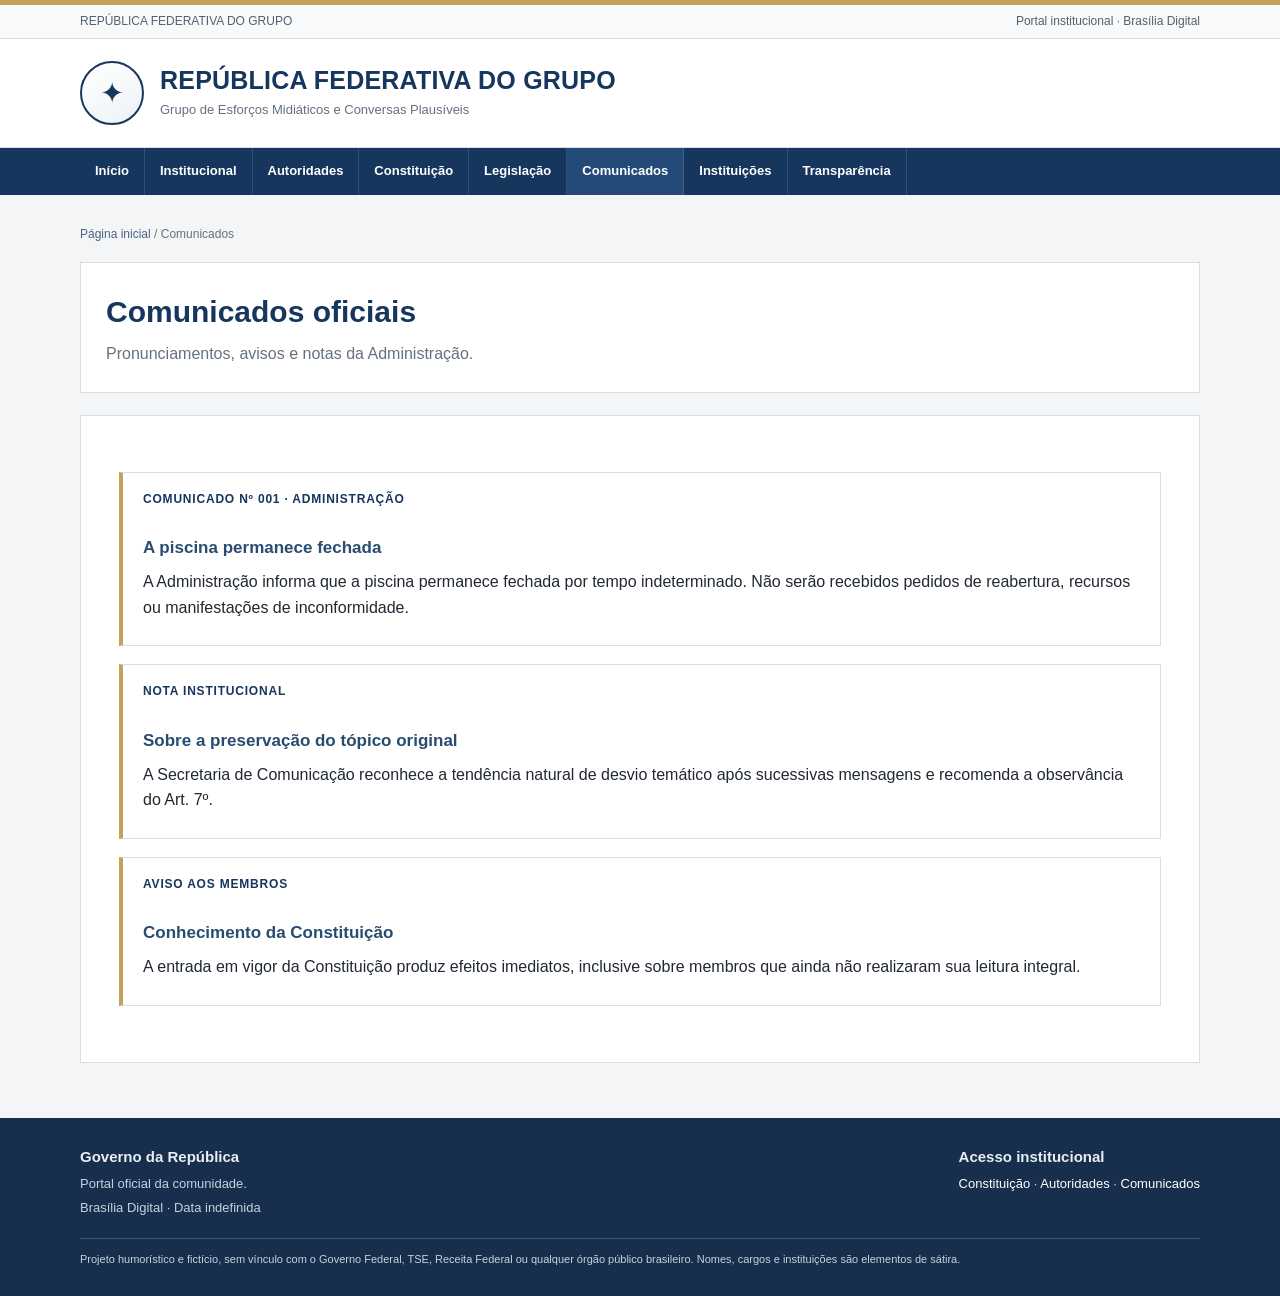
==== comunicados.html @ bcd56a19 "Add files via upload" ====
<!doctype html><html lang="pt-BR"><head><meta charset="utf-8"><meta name="viewport" content="width=device-width,initial-scale=1"><meta name="description" content="Portal institucional fictício da República Federativa do Grupo."><title>Comunicados | República Federativa do Grupo</title><link rel="stylesheet" href="assets/style.css"></head><body><div class="topline"></div><div class="utility"><div class="wrap"><span>REPÚBLICA FEDERATIVA DO GRUPO</span><span>Portal institucional · Brasília Digital</span></div></div><header><div class="wrap brand"><div class="crest" aria-label="Brasão provisório">✦</div><div><h1>REPÚBLICA FEDERATIVA DO GRUPO</h1><p>Grupo de Esforços Midiáticos e Conversas Plausíveis</p></div></div></header><nav><div class="wrap"><a href="index.html">Início</a><a href="institucional.html">Institucional</a><a href="autoridades.html">Autoridades</a><a href="constituicao.html">Constituição</a><a href="legislacao.html">Legislação</a><a href="comunicados.html">Comunicados</a><a href="instituicoes.html">Instituições</a><a href="transparencia.html">Transparência</a></div></nav><main class="wrap"><div class="breadcrumb"><a href="index.html">Página inicial</a> / Comunicados</div><div class="pagehead"><h2>Comunicados oficiais</h2><p>Pronunciamentos, avisos e notas da Administração.</p></div><div class="content"><article class="notice"><strong>COMUNICADO Nº 001 · ADMINISTRAÇÃO</strong><h3>A piscina permanece fechada</h3><p>A Administração informa que a piscina permanece fechada por tempo indeterminado. Não serão recebidos pedidos de reabertura, recursos ou manifestações de inconformidade.</p></article><article class="notice"><strong>NOTA INSTITUCIONAL</strong><h3>Sobre a preservação do tópico original</h3><p>A Secretaria de Comunicação reconhece a tendência natural de desvio temático após sucessivas mensagens e recomenda a observância do Art. 7º.</p></article><article class="notice"><strong>AVISO AOS MEMBROS</strong><h3>Conhecimento da Constituição</h3><p>A entrada em vigor da Constituição produz efeitos imediatos, inclusive sobre membros que ainda não realizaram sua leitura integral.</p></article></div></main><footer><div class="wrap"><div class="footgrid"><div><strong>Governo da República</strong><p>Portal oficial da comunidade.</p><p>Brasília Digital · Data indefinida</p></div><div><strong>Acesso institucional</strong><p><a href="constituicao.html" style="color:#fff">Constituição</a> · <a href="autoridades.html" style="color:#fff">Autoridades</a> · <a href="comunicados.html" style="color:#fff">Comunicados</a></p></div></div><div class="disclaimer">Projeto humorístico e fictício, sem vínculo com o Governo Federal, TSE, Receita Federal ou qualquer órgão público brasileiro. Nomes, cargos e instituições são elementos de sátira.</div></div></footer><script src="assets/site.js"></script></body></html>
---- assets/style.css ----
:root{--navy:#17365d;--blue:#24558a;--gold:#c6a15b;--ink:#202833;--muted:#657180;--line:#d9dee5;--bg:#f3f5f7;--white:#fff;--soft:#eaf0f6}
*{box-sizing:border-box}html{scroll-behavior:smooth}body{margin:0;background:var(--bg);color:var(--ink);font:16px/1.6 Arial,Helvetica,sans-serif}
a{color:#174f86;text-decoration:none}a:hover{text-decoration:underline}.topline{height:5px;background:var(--gold)}
.utility{background:#f8f9fa;border-bottom:1px solid var(--line);font-size:12px;color:#536170}.wrap{width:min(1120px,calc(100% - 36px));margin:auto}.utility .wrap{display:flex;justify-content:space-between;padding:7px 0;gap:15px}
header{background:var(--white);border-bottom:1px solid var(--line)}.brand{display:flex;align-items:center;gap:16px;padding:22px 0}.crest{width:64px;height:64px;flex:none;border:2px solid var(--navy);border-radius:50%;display:grid;place-items:center;color:var(--navy);font-size:29px;background:linear-gradient(145deg,#fff,#edf2f7)}.brand h1{font-size:clamp(18px,3vw,25px);line-height:1.2;margin:0;color:var(--navy);letter-spacing:.2px}.brand p{margin:5px 0 0;color:var(--muted);font-size:13px}
nav{background:var(--navy);color:#fff}nav .wrap{display:flex;flex-wrap:wrap;gap:0}nav a{color:#fff;padding:13px 15px;font-size:13px;font-weight:bold;border-right:1px solid #ffffff20}nav a:hover,nav a.active{background:#244b78;text-decoration:none}
main{padding:30px 0 55px}.breadcrumb{font-size:12px;color:var(--muted);margin-bottom:18px}.breadcrumb a{color:#4c647e}
.hero{background:linear-gradient(110deg,#17365d,#285985);color:#fff;padding:34px;border-left:6px solid var(--gold);margin-bottom:24px}.eyebrow{text-transform:uppercase;letter-spacing:1.3px;font-size:11px;font-weight:bold;color:#d9c18e}.hero h2{font-size:clamp(27px,4vw,39px);line-height:1.15;margin:8px 0 12px}.hero p{max-width:720px;margin:0;color:#e6edf5}.hero .actions{display:flex;gap:10px;flex-wrap:wrap;margin-top:22px}
.btn{display:inline-block;background:var(--gold);color:#182b40;padding:10px 16px;font-weight:bold;font-size:13px;border-radius:2px}.btn.secondary{background:transparent;color:white;border:1px solid #ffffff90}.btn:hover{text-decoration:none;filter:brightness(1.06)}
.grid{display:grid;grid-template-columns:repeat(3,1fr);gap:17px}.card{background:#fff;border:1px solid var(--line);padding:20px;border-radius:3px;box-shadow:0 2px 5px #182b4008}.card h3{margin:0 0 8px;color:var(--navy);font-size:18px}.card p{margin:0;color:#596575;font-size:14px}.card .ico{font-size:23px;color:var(--gold);margin-bottom:8px}.section-title{font-size:22px;color:var(--navy);margin:32px 0 14px;padding-bottom:8px;border-bottom:2px solid var(--gold)}
.notice{background:#fff;border-left:4px solid var(--gold);padding:17px 20px;margin:18px 0;border-top:1px solid var(--line);border-right:1px solid var(--line);border-bottom:1px solid var(--line)}.notice strong{display:block;color:var(--navy);font-size:12px;letter-spacing:.8px;margin-bottom:4px}
.two{display:grid;grid-template-columns:2fr 1fr;gap:20px}.list{list-style:none;padding:0;margin:0}.list li{border-bottom:1px solid var(--line);padding:12px 0}.list li:last-child{border:0}.list small{display:block;color:var(--muted);font-size:12px}
.pagehead{background:#fff;border:1px solid var(--line);padding:25px;margin-bottom:22px}.pagehead h2{color:var(--navy);font-size:30px;margin:0 0 5px}.pagehead p{margin:0;color:var(--muted)}
.content{background:#fff;border:1px solid var(--line);padding:clamp(20px,4vw,38px)}.content h2{color:var(--navy);font-size:21px;margin-top:32px;border-bottom:1px solid var(--line);padding-bottom:8px}.content h2:first-child{margin-top:0}.content h3{color:#294c70;font-size:17px;margin:25px 0 7px}.content p{margin:8px 0}.article{padding:14px 17px;border-left:3px solid #c6a15b;background:#f8f9fb;margin:12px 0}.article b{color:var(--navy)}.article p{margin:5px 0}
.people{display:grid;grid-template-columns:repeat(3,1fr);gap:18px}.person{background:#fff;border:1px solid var(--line);padding:17px;text-align:center}.portrait{height:180px;background:linear-gradient(145deg,#e8edf2,#d5dde7);display:grid;place-items:center;color:#738399;font-size:50px;margin-bottom:14px;border:1px solid #d3dae2}.person h3{margin:0;color:var(--navy)}.person p{font-size:13px;color:var(--muted);margin:4px 0}
footer{background:#172f4d;color:#e8eef5;padding:27px 0;font-size:13px}footer .footgrid{display:flex;justify-content:space-between;gap:25px;flex-wrap:wrap}footer strong{display:block;font-size:15px;margin-bottom:5px}footer p{margin:3px 0;color:#c5d1df}.disclaimer{margin-top:17px;padding-top:12px;border-top:1px solid #ffffff30;color:#c5d1df;font-size:11px}
.searchbox{display:flex;gap:8px;margin:15px 0}.searchbox input{flex:1;padding:11px;border:1px solid var(--line);font-size:14px}.searchbox button{background:var(--navy);color:#fff;border:0;padding:0 17px;cursor:pointer}
@media(max-width:760px){.grid,.people{grid-template-columns:1fr 1fr}.two{grid-template-columns:1fr}.utility .wrap{flex-direction:column;gap:2px}.brand{padding:16px 0}.crest{width:52px;height:52px}nav a{padding:11px 10px;font-size:12px}}
@media(max-width:480px){.grid,.people{grid-template-columns:1fr}.hero{padding:25px 20px}.wrap{width:min(100% - 24px,1120px)}}
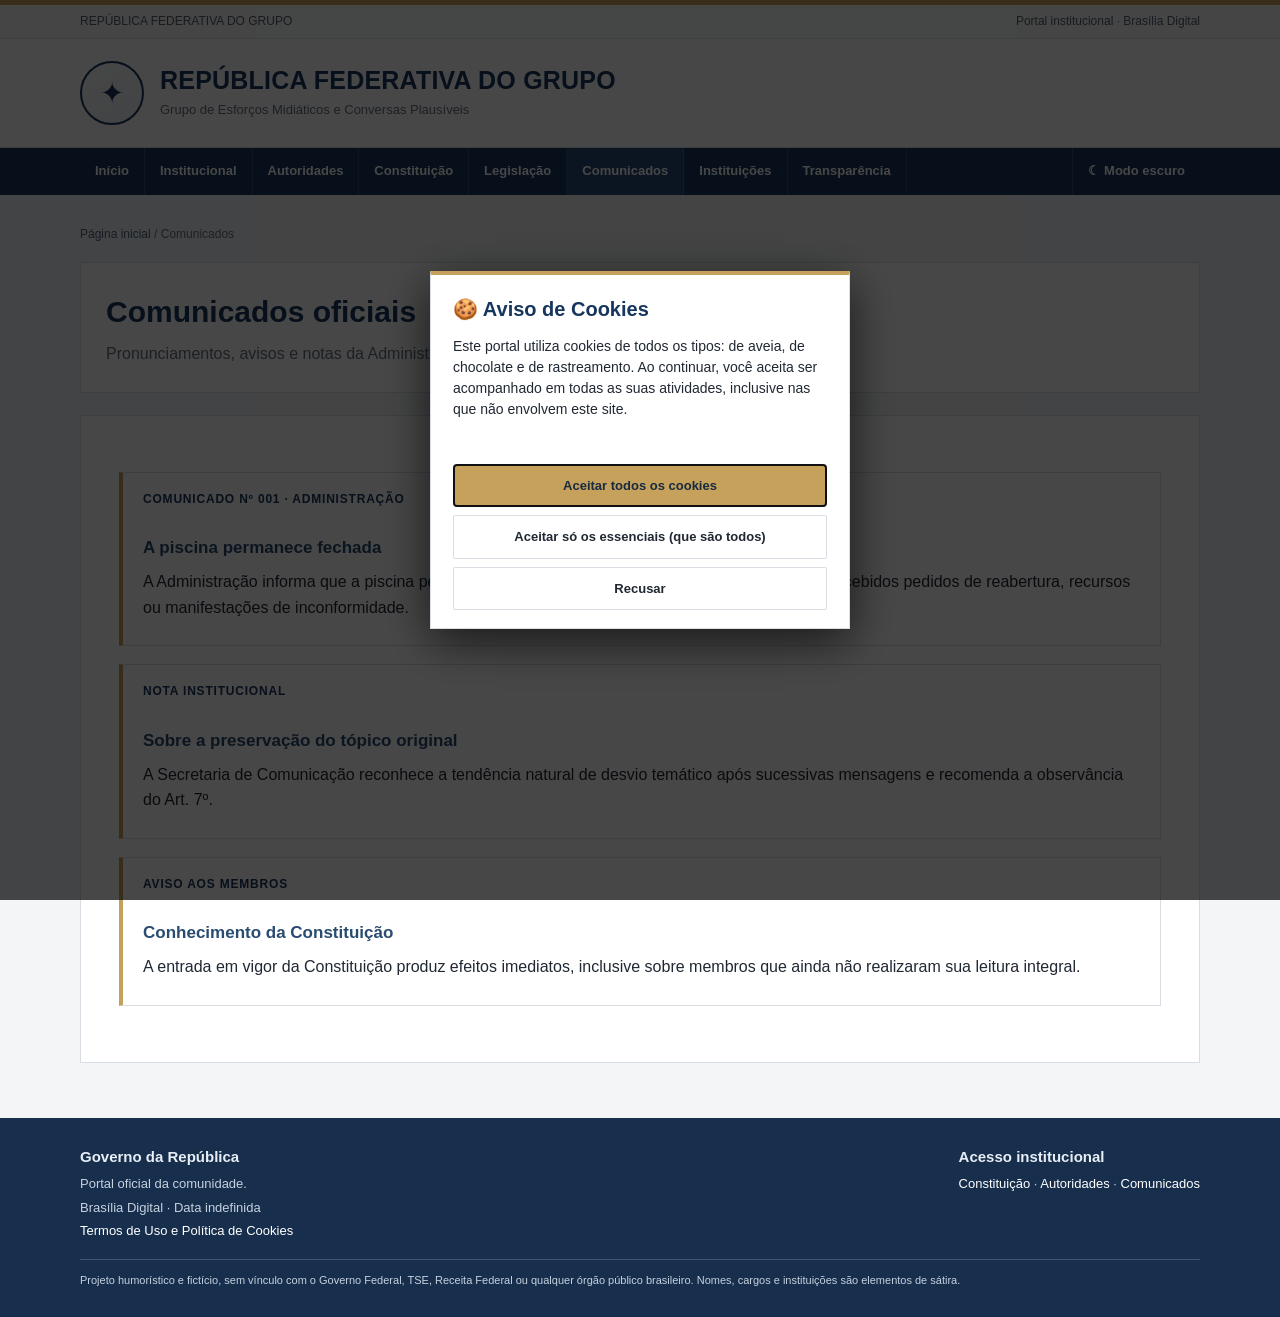
==== commit 952e9c04: "Add files via upload" ====
--- a/comunicados.html
+++ b/comunicados.html
@@ -1 +1 @@
-<!doctype html><html lang="pt-BR"><head><meta charset="utf-8"><meta name="viewport" content="width=device-width,initial-scale=1"><meta name="description" content="Portal institucional fictício da República Federativa do Grupo."><title>Comunicados | República Federativa do Grupo</title><link rel="stylesheet" href="assets/style.css"></head><body><div class="topline"></div><div class="utility"><div class="wrap"><span>REPÚBLICA FEDERATIVA DO GRUPO</span><span>Portal institucional · Brasília Digital</span></div></div><header><div class="wrap brand"><div class="crest" aria-label="Brasão provisório">✦</div><div><h1>REPÚBLICA FEDERATIVA DO GRUPO</h1><p>Grupo de Esforços Midiáticos e Conversas Plausíveis</p></div></div></header><nav><div class="wrap"><a href="index.html">Início</a><a href="institucional.html">Institucional</a><a href="autoridades.html">Autoridades</a><a href="constituicao.html">Constituição</a><a href="legislacao.html">Legislação</a><a href="comunicados.html">Comunicados</a><a href="instituicoes.html">Instituições</a><a href="transparencia.html">Transparência</a></div></nav><main class="wrap"><div class="breadcrumb"><a href="index.html">Página inicial</a> / Comunicados</div><div class="pagehead"><h2>Comunicados oficiais</h2><p>Pronunciamentos, avisos e notas da Administração.</p></div><div class="content"><article class="notice"><strong>COMUNICADO Nº 001 · ADMINISTRAÇÃO</strong><h3>A piscina permanece fechada</h3><p>A Administração informa que a piscina permanece fechada por tempo indeterminado. Não serão recebidos pedidos de reabertura, recursos ou manifestações de inconformidade.</p></article><article class="notice"><strong>NOTA INSTITUCIONAL</strong><h3>Sobre a preservação do tópico original</h3><p>A Secretaria de Comunicação reconhece a tendência natural de desvio temático após sucessivas mensagens e recomenda a observância do Art. 7º.</p></article><article class="notice"><strong>AVISO AOS MEMBROS</strong><h3>Conhecimento da Constituição</h3><p>A entrada em vigor da Constituição produz efeitos imediatos, inclusive sobre membros que ainda não realizaram sua leitura integral.</p></article></div></main><footer><div class="wrap"><div class="footgrid"><div><strong>Governo da República</strong><p>Portal oficial da comunidade.</p><p>Brasília Digital · Data indefinida</p></div><div><strong>Acesso institucional</strong><p><a href="constituicao.html" style="color:#fff">Constituição</a> · <a href="autoridades.html" style="color:#fff">Autoridades</a> · <a href="comunicados.html" style="color:#fff">Comunicados</a></p></div></div><div class="disclaimer">Projeto humorístico e fictício, sem vínculo com o Governo Federal, TSE, Receita Federal ou qualquer órgão público brasileiro. Nomes, cargos e instituições são elementos de sátira.</div></div></footer><script src="assets/site.js"></script></body></html>+<!doctype html><html lang="pt-BR"><head><meta charset="utf-8"><meta name="viewport" content="width=device-width,initial-scale=1"><meta name="description" content="Portal institucional fictício da República Federativa do Grupo."><title>Comunicados | República Federativa do Grupo</title><link rel="stylesheet" href="assets/style.css"></head><body><div class="topline"></div><div class="utility"><div class="wrap"><span>REPÚBLICA FEDERATIVA DO GRUPO</span><span>Portal institucional · Brasília Digital</span></div></div><header><div class="wrap brand"><div class="crest" aria-label="Brasão provisório">✦</div><div><h1>REPÚBLICA FEDERATIVA DO GRUPO</h1><p>Grupo de Esforços Midiáticos e Conversas Plausíveis</p></div></div></header><nav><div class="wrap"><a href="index.html">Início</a><a href="institucional.html">Institucional</a><a href="autoridades.html">Autoridades</a><a href="constituicao.html">Constituição</a><a href="legislacao.html">Legislação</a><a href="comunicados.html">Comunicados</a><a href="instituicoes.html">Instituições</a><a href="transparencia.html">Transparência</a></div></nav><main class="wrap"><div class="breadcrumb"><a href="index.html">Página inicial</a> / Comunicados</div><div class="pagehead"><h2>Comunicados oficiais</h2><p>Pronunciamentos, avisos e notas da Administração.</p></div><div class="content"><article class="notice"><strong>COMUNICADO Nº 001 · ADMINISTRAÇÃO</strong><h3>A piscina permanece fechada</h3><p>A Administração informa que a piscina permanece fechada por tempo indeterminado. Não serão recebidos pedidos de reabertura, recursos ou manifestações de inconformidade.</p></article><article class="notice"><strong>NOTA INSTITUCIONAL</strong><h3>Sobre a preservação do tópico original</h3><p>A Secretaria de Comunicação reconhece a tendência natural de desvio temático após sucessivas mensagens e recomenda a observância do Art. 7º.</p></article><article class="notice"><strong>AVISO AOS MEMBROS</strong><h3>Conhecimento da Constituição</h3><p>A entrada em vigor da Constituição produz efeitos imediatos, inclusive sobre membros que ainda não realizaram sua leitura integral.</p></article><article class="notice dica" hidden><strong>NOTA DE RODAPÉ · DICA Nº 3</strong><h3>Instruções de acesso</h3><p><span class="tarja" title="Clique para revelar">Junte a parte 1 com a parte 2, nessa ordem, sem espaços.</span></p></article></div></main><footer><div class="wrap"><div class="footgrid"><div><strong>Governo da República</strong><p>Portal oficial da comunidade.</p><p>Brasília Digital · Data indefinida</p></div><div><strong>Acesso institucional</strong><p><a href="constituicao.html" style="color:#fff">Constituição</a> · <a href="autoridades.html" style="color:#fff">Autoridades</a> · <a href="comunicados.html" style="color:#fff">Comunicados</a></p></div></div><div class="disclaimer">Projeto humorístico e fictício, sem vínculo com o Governo Federal, TSE, Receita Federal ou qualquer órgão público brasileiro. Nomes, cargos e instituições são elementos de sátira.</div></div></footer><script src="assets/site.js"></script></body></html>
--- a/assets/style.css
+++ b/assets/style.css
@@ -18,3 +18,38 @@
 .searchbox{display:flex;gap:8px;margin:15px 0}.searchbox input{flex:1;padding:11px;border:1px solid var(--line);font-size:14px}.searchbox button{background:var(--navy);color:#fff;border:0;padding:0 17px;cursor:pointer}
 @media(max-width:760px){.grid,.people{grid-template-columns:1fr 1fr}.two{grid-template-columns:1fr}.utility .wrap{flex-direction:column;gap:2px}.brand{padding:16px 0}.crest{width:52px;height:52px}nav a{padding:11px 10px;font-size:12px}}
 @media(max-width:480px){.grid,.people{grid-template-columns:1fr}.hero{padding:25px 20px}.wrap{width:min(100% - 24px,1120px)}}
+
+/* ===== MODO ESCURO ===== */
+html{color-scheme:light}
+.theme-toggle{margin-left:auto;background:transparent;border:0;border-left:1px solid #ffffff20;color:#fff;cursor:pointer;padding:13px 15px;font:inherit;font-size:13px;font-weight:bold}
+.theme-toggle:hover{background:#244b78}
+@media(prefers-color-scheme:dark){
+html:not([data-theme="light"]){color-scheme:dark}
+html:not([data-theme="light"]){--navy:#9cc3ee;--blue:#6aa5e0;--ink:#e4e9ef;--muted:#9eacbc;--line:#2b3747;--bg:#0e141c;--white:#161f2b;--soft:#1b2736}
+html:not([data-theme="light"]) main a:not(.btn){color:#7db4ee}
+html:not([data-theme="light"]) main .breadcrumb a{color:#8fa7c2}
+html:not([data-theme="light"]) .utility{background:#121a24;color:#94a3b4}
+html:not([data-theme="light"]) .crest{background:linear-gradient(145deg,#1f2d3e,#162130)}
+html:not([data-theme="light"]) nav{background:#142a46}
+html:not([data-theme="light"]) nav a:hover,html:not([data-theme="light"]) nav a.active{background:#1f4272}
+html:not([data-theme="light"]) .card,html:not([data-theme="light"]) .notice,html:not([data-theme="light"]) .pagehead,html:not([data-theme="light"]) .content,html:not([data-theme="light"]) .person{background:var(--white)}
+html:not([data-theme="light"]) .card p{color:#a5b2c1}
+html:not([data-theme="light"]) .content h3{color:#86b3e6}
+html:not([data-theme="light"]) .article{background:#1b2634}
+html:not([data-theme="light"]) .portrait{background:linear-gradient(145deg,#243242,#1b2736);border-color:#2f3d4f}
+html:not([data-theme="light"]) .searchbox input{background:var(--white);color:var(--ink)}
+}
+html[data-theme="dark"]{color-scheme:dark}
+html[data-theme="dark"]{--navy:#9cc3ee;--blue:#6aa5e0;--ink:#e4e9ef;--muted:#9eacbc;--line:#2b3747;--bg:#0e141c;--white:#161f2b;--soft:#1b2736}
+html[data-theme="dark"] main a:not(.btn){color:#7db4ee}
+html[data-theme="dark"] main .breadcrumb a{color:#8fa7c2}
+html[data-theme="dark"] .utility{background:#121a24;color:#94a3b4}
+html[data-theme="dark"] .crest{background:linear-gradient(145deg,#1f2d3e,#162130)}
+html[data-theme="dark"] nav{background:#142a46}
+html[data-theme="dark"] nav a:hover,html[data-theme="dark"] nav a.active{background:#1f4272}
+html[data-theme="dark"] .card,html[data-theme="dark"] .notice,html[data-theme="dark"] .pagehead,html[data-theme="dark"] .content,html[data-theme="dark"] .person{background:var(--white)}
+html[data-theme="dark"] .card p{color:#a5b2c1}
+html[data-theme="dark"] .content h3{color:#86b3e6}
+html[data-theme="dark"] .article{background:#1b2634}
+html[data-theme="dark"] .portrait{background:linear-gradient(145deg,#243242,#1b2736);border-color:#2f3d4f}
+html[data-theme="dark"] .searchbox input{background:var(--white);color:var(--ink)}
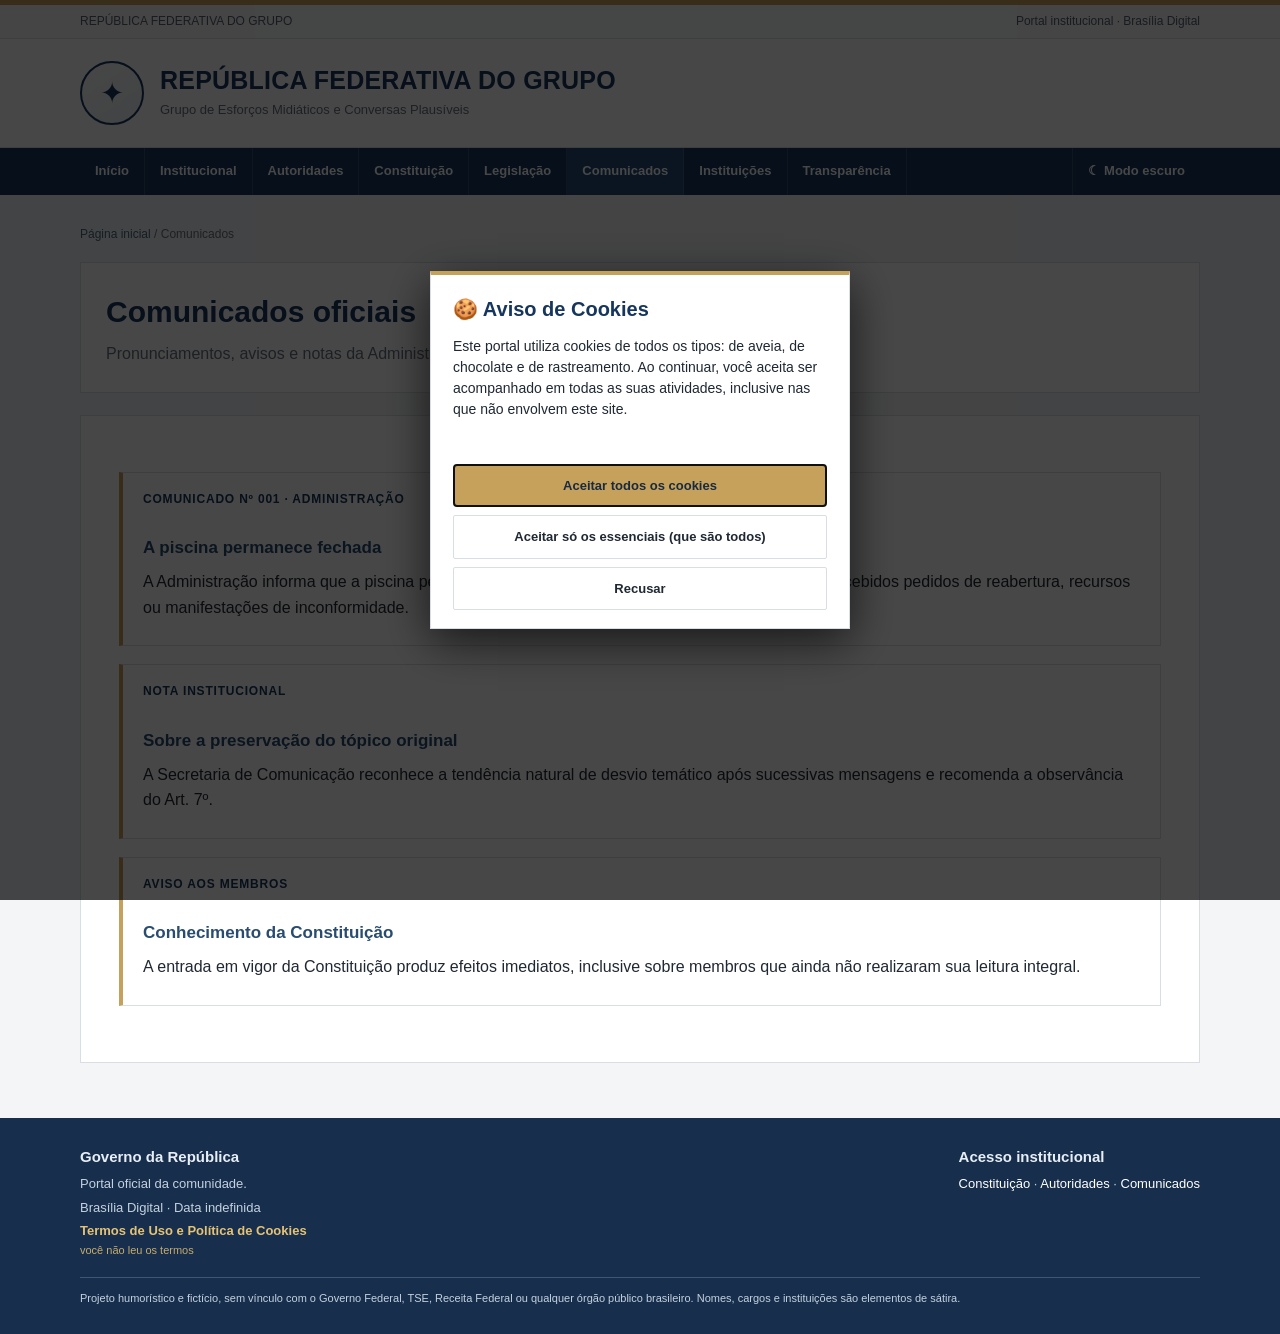
==== commit 4675dcf5: "Add files via upload" ====
--- a/comunicados.html
+++ b/comunicados.html
@@ -1 +1 @@
-<!doctype html><html lang="pt-BR"><head><meta charset="utf-8"><meta name="viewport" content="width=device-width,initial-scale=1"><meta name="description" content="Portal institucional fictício da República Federativa do Grupo."><title>Comunicados | República Federativa do Grupo</title><link rel="stylesheet" href="assets/style.css"></head><body><div class="topline"></div><div class="utility"><div class="wrap"><span>REPÚBLICA FEDERATIVA DO GRUPO</span><span>Portal institucional · Brasília Digital</span></div></div><header><div class="wrap brand"><div class="crest" aria-label="Brasão provisório">✦</div><div><h1>REPÚBLICA FEDERATIVA DO GRUPO</h1><p>Grupo de Esforços Midiáticos e Conversas Plausíveis</p></div></div></header><nav><div class="wrap"><a href="index.html">Início</a><a href="institucional.html">Institucional</a><a href="autoridades.html">Autoridades</a><a href="constituicao.html">Constituição</a><a href="legislacao.html">Legislação</a><a href="comunicados.html">Comunicados</a><a href="instituicoes.html">Instituições</a><a href="transparencia.html">Transparência</a></div></nav><main class="wrap"><div class="breadcrumb"><a href="index.html">Página inicial</a> / Comunicados</div><div class="pagehead"><h2>Comunicados oficiais</h2><p>Pronunciamentos, avisos e notas da Administração.</p></div><div class="content"><article class="notice"><strong>COMUNICADO Nº 001 · ADMINISTRAÇÃO</strong><h3>A piscina permanece fechada</h3><p>A Administração informa que a piscina permanece fechada por tempo indeterminado. Não serão recebidos pedidos de reabertura, recursos ou manifestações de inconformidade.</p></article><article class="notice"><strong>NOTA INSTITUCIONAL</strong><h3>Sobre a preservação do tópico original</h3><p>A Secretaria de Comunicação reconhece a tendência natural de desvio temático após sucessivas mensagens e recomenda a observância do Art. 7º.</p></article><article class="notice"><strong>AVISO AOS MEMBROS</strong><h3>Conhecimento da Constituição</h3><p>A entrada em vigor da Constituição produz efeitos imediatos, inclusive sobre membros que ainda não realizaram sua leitura integral.</p></article><article class="notice dica" hidden><strong>NOTA DE RODAPÉ · DICA Nº 3</strong><h3>Instruções de acesso</h3><p><span class="tarja" title="Clique para revelar">Junte a parte 1 com a parte 2, nessa ordem, sem espaços.</span></p></article></div></main><footer><div class="wrap"><div class="footgrid"><div><strong>Governo da República</strong><p>Portal oficial da comunidade.</p><p>Brasília Digital · Data indefinida</p></div><div><strong>Acesso institucional</strong><p><a href="constituicao.html" style="color:#fff">Constituição</a> · <a href="autoridades.html" style="color:#fff">Autoridades</a> · <a href="comunicados.html" style="color:#fff">Comunicados</a></p></div></div><div class="disclaimer">Projeto humorístico e fictício, sem vínculo com o Governo Federal, TSE, Receita Federal ou qualquer órgão público brasileiro. Nomes, cargos e instituições são elementos de sátira.</div></div></footer><script src="assets/site.js"></script></body></html>+<!doctype html><html lang="pt-BR"><head><meta charset="utf-8"><meta name="viewport" content="width=device-width,initial-scale=1"><meta name="description" content="Portal institucional fictício da República Federativa do Grupo."><title>Comunicados | República Federativa do Grupo</title><link rel="stylesheet" href="assets/style.css"></head><body><div class="topline"></div><div class="utility"><div class="wrap"><span>REPÚBLICA FEDERATIVA DO GRUPO</span><span>Portal institucional · Brasília Digital</span></div></div><header><div class="wrap brand"><div class="crest" aria-label="Brasão provisório">✦</div><div><h1>REPÚBLICA FEDERATIVA DO GRUPO</h1><p>Grupo de Esforços Midiáticos e Conversas Plausíveis</p></div></div></header><nav><div class="wrap"><a href="index.html">Início</a><a href="institucional.html">Institucional</a><a href="autoridades.html">Autoridades</a><a href="constituicao.html">Constituição</a><a href="legislacao.html">Legislação</a><a href="comunicados.html">Comunicados</a><a href="instituicoes.html">Instituições</a><a href="transparencia.html">Transparência</a></div></nav><main class="wrap"><div class="breadcrumb"><a href="index.html">Página inicial</a> / Comunicados</div><div class="pagehead"><h2>Comunicados oficiais</h2><p>Pronunciamentos, avisos e notas da Administração.</p></div><div class="content"><article class="notice"><strong>COMUNICADO Nº 001 · ADMINISTRAÇÃO</strong><h3>A piscina permanece fechada</h3><p>A Administração informa que a piscina permanece fechada por tempo indeterminado. Não serão recebidos pedidos de reabertura, recursos ou manifestações de inconformidade.</p></article><article class="notice"><strong>NOTA INSTITUCIONAL</strong><h3>Sobre a preservação do tópico original</h3><p>A Secretaria de Comunicação reconhece a tendência natural de desvio temático após sucessivas mensagens e recomenda a observância do Art. 7º.</p></article><article class="notice"><strong>AVISO AOS MEMBROS</strong><h3>Conhecimento da Constituição</h3><p>A entrada em vigor da Constituição produz efeitos imediatos, inclusive sobre membros que ainda não realizaram sua leitura integral.</p></article></div></main><footer><div class="wrap"><div class="footgrid"><div><strong>Governo da República</strong><p>Portal oficial da comunidade.</p><p>Brasília Digital · Data indefinida</p></div><div><strong>Acesso institucional</strong><p><a href="constituicao.html" style="color:#fff">Constituição</a> · <a href="autoridades.html" style="color:#fff">Autoridades</a> · <a href="comunicados.html" style="color:#fff">Comunicados</a></p></div></div><div class="disclaimer">Projeto humorístico e fictício, sem vínculo com o Governo Federal, TSE, Receita Federal ou qualquer órgão público brasileiro. Nomes, cargos e instituições são elementos de sátira.</div></div></footer><script src="assets/site.js"></script></body></html>
--- a/assets/style.css
+++ b/assets/style.css
@@ -25,31 +25,41 @@
 .theme-toggle:hover{background:#244b78}
 @media(prefers-color-scheme:dark){
 html:not([data-theme="light"]){color-scheme:dark}
-html:not([data-theme="light"]){--navy:#9cc3ee;--blue:#6aa5e0;--ink:#e4e9ef;--muted:#9eacbc;--line:#2b3747;--bg:#0e141c;--white:#161f2b;--soft:#1b2736}
-html:not([data-theme="light"]) main a:not(.btn){color:#7db4ee}
-html:not([data-theme="light"]) main .breadcrumb a{color:#8fa7c2}
-html:not([data-theme="light"]) .utility{background:#121a24;color:#94a3b4}
-html:not([data-theme="light"]) .crest{background:linear-gradient(145deg,#1f2d3e,#162130)}
-html:not([data-theme="light"]) nav{background:#142a46}
-html:not([data-theme="light"]) nav a:hover,html:not([data-theme="light"]) nav a.active{background:#1f4272}
+html:not([data-theme="light"]){--navy:#ece7da;--blue:#cfa95f;--ink:#e6e6e6;--muted:#a1a1a1;--line:#2f2f2f;--bg:#121212;--white:#1c1c1c;--soft:#242424}
+html:not([data-theme="light"]) main a:not(.btn){color:#d9b872}
+html:not([data-theme="light"]) main .breadcrumb a{color:#a8a8a8}
+html:not([data-theme="light"]) .utility{background:#161616;color:#9a9a9a}
+html:not([data-theme="light"]) .crest{background:linear-gradient(145deg,#262626,#1a1a1a)}
+html:not([data-theme="light"]) nav{background:#1a1a1a;border-bottom:1px solid #2f2f2f}
+html:not([data-theme="light"]) nav a:hover,html:not([data-theme="light"]) nav a.active{background:#2b2b2b}
+html:not([data-theme="light"]) .hero{background:linear-gradient(110deg,#1b1b1b,#2a2a2a);color:#fff}
+html:not([data-theme="light"]) .hero p{color:#d6d6d6}
 html:not([data-theme="light"]) .card,html:not([data-theme="light"]) .notice,html:not([data-theme="light"]) .pagehead,html:not([data-theme="light"]) .content,html:not([data-theme="light"]) .person{background:var(--white)}
-html:not([data-theme="light"]) .card p{color:#a5b2c1}
-html:not([data-theme="light"]) .content h3{color:#86b3e6}
-html:not([data-theme="light"]) .article{background:#1b2634}
-html:not([data-theme="light"]) .portrait{background:linear-gradient(145deg,#243242,#1b2736);border-color:#2f3d4f}
+html:not([data-theme="light"]) .card p{color:#a9a9a9}
+html:not([data-theme="light"]) .content h3{color:#d9d2c0}
+html:not([data-theme="light"]) .article{background:#232323}
+html:not([data-theme="light"]) .portrait{background:linear-gradient(145deg,#2a2a2a,#202020);border-color:#383838}
 html:not([data-theme="light"]) .searchbox input{background:var(--white);color:var(--ink)}
+html:not([data-theme="light"]) footer{background:#161616}
+html:not([data-theme="light"]) footer p,html:not([data-theme="light"]) .disclaimer{color:#a9a9a9}
+html:not([data-theme="light"]) .theme-toggle:hover{background:#2b2b2b}
 }
 html[data-theme="dark"]{color-scheme:dark}
-html[data-theme="dark"]{--navy:#9cc3ee;--blue:#6aa5e0;--ink:#e4e9ef;--muted:#9eacbc;--line:#2b3747;--bg:#0e141c;--white:#161f2b;--soft:#1b2736}
-html[data-theme="dark"] main a:not(.btn){color:#7db4ee}
-html[data-theme="dark"] main .breadcrumb a{color:#8fa7c2}
-html[data-theme="dark"] .utility{background:#121a24;color:#94a3b4}
-html[data-theme="dark"] .crest{background:linear-gradient(145deg,#1f2d3e,#162130)}
-html[data-theme="dark"] nav{background:#142a46}
-html[data-theme="dark"] nav a:hover,html[data-theme="dark"] nav a.active{background:#1f4272}
+html[data-theme="dark"]{--navy:#ece7da;--blue:#cfa95f;--ink:#e6e6e6;--muted:#a1a1a1;--line:#2f2f2f;--bg:#121212;--white:#1c1c1c;--soft:#242424}
+html[data-theme="dark"] main a:not(.btn){color:#d9b872}
+html[data-theme="dark"] main .breadcrumb a{color:#a8a8a8}
+html[data-theme="dark"] .utility{background:#161616;color:#9a9a9a}
+html[data-theme="dark"] .crest{background:linear-gradient(145deg,#262626,#1a1a1a)}
+html[data-theme="dark"] nav{background:#1a1a1a;border-bottom:1px solid #2f2f2f}
+html[data-theme="dark"] nav a:hover,html[data-theme="dark"] nav a.active{background:#2b2b2b}
+html[data-theme="dark"] .hero{background:linear-gradient(110deg,#1b1b1b,#2a2a2a);color:#fff}
+html[data-theme="dark"] .hero p{color:#d6d6d6}
 html[data-theme="dark"] .card,html[data-theme="dark"] .notice,html[data-theme="dark"] .pagehead,html[data-theme="dark"] .content,html[data-theme="dark"] .person{background:var(--white)}
-html[data-theme="dark"] .card p{color:#a5b2c1}
-html[data-theme="dark"] .content h3{color:#86b3e6}
-html[data-theme="dark"] .article{background:#1b2634}
-html[data-theme="dark"] .portrait{background:linear-gradient(145deg,#243242,#1b2736);border-color:#2f3d4f}
+html[data-theme="dark"] .card p{color:#a9a9a9}
+html[data-theme="dark"] .content h3{color:#d9d2c0}
+html[data-theme="dark"] .article{background:#232323}
+html[data-theme="dark"] .portrait{background:linear-gradient(145deg,#2a2a2a,#202020);border-color:#383838}
 html[data-theme="dark"] .searchbox input{background:var(--white);color:var(--ink)}
+html[data-theme="dark"] footer{background:#161616}
+html[data-theme="dark"] footer p,html[data-theme="dark"] .disclaimer{color:#a9a9a9}
+html[data-theme="dark"] .theme-toggle:hover{background:#2b2b2b}
